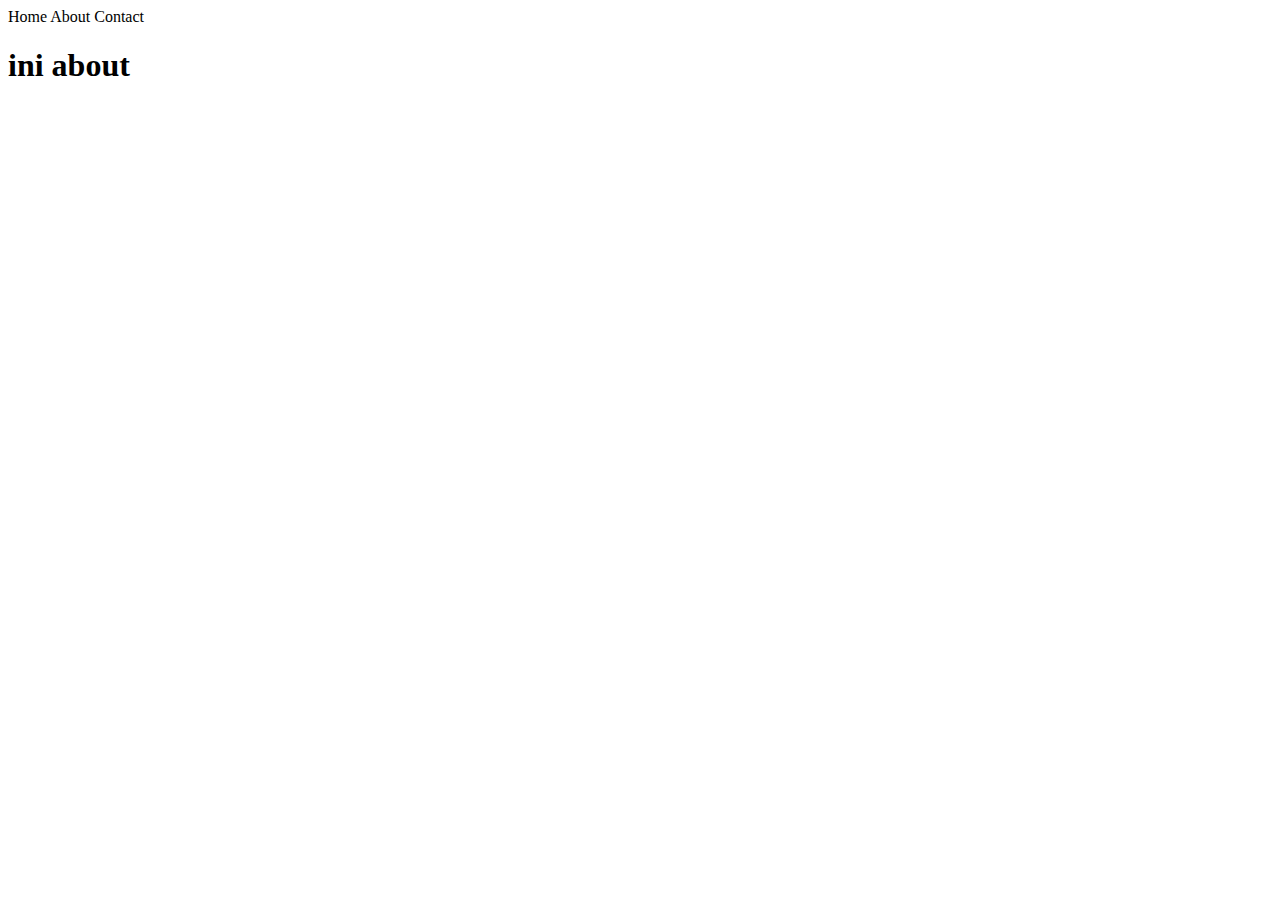
==== index.html @ 6542d465 "Add files via upload" ====
<!doctype html>
<html>
  <head>
    <meta name="viewport" content="width=device-width" />
    <link rel="stylesheet" type="text/css" href="css/global.css" />
  </head>
  <body>
    <nav>
      <main>
        <a class="menu">Home</a>
        <a class="menu">About</a>
        <a class="menu">Contact</a>
        <div class="selalukananatas"></div>
      </main>
    </nav>
    <section>
      <main>
        <h1>ini about</h1>
      </main>
    </section>
  </body>
</html>
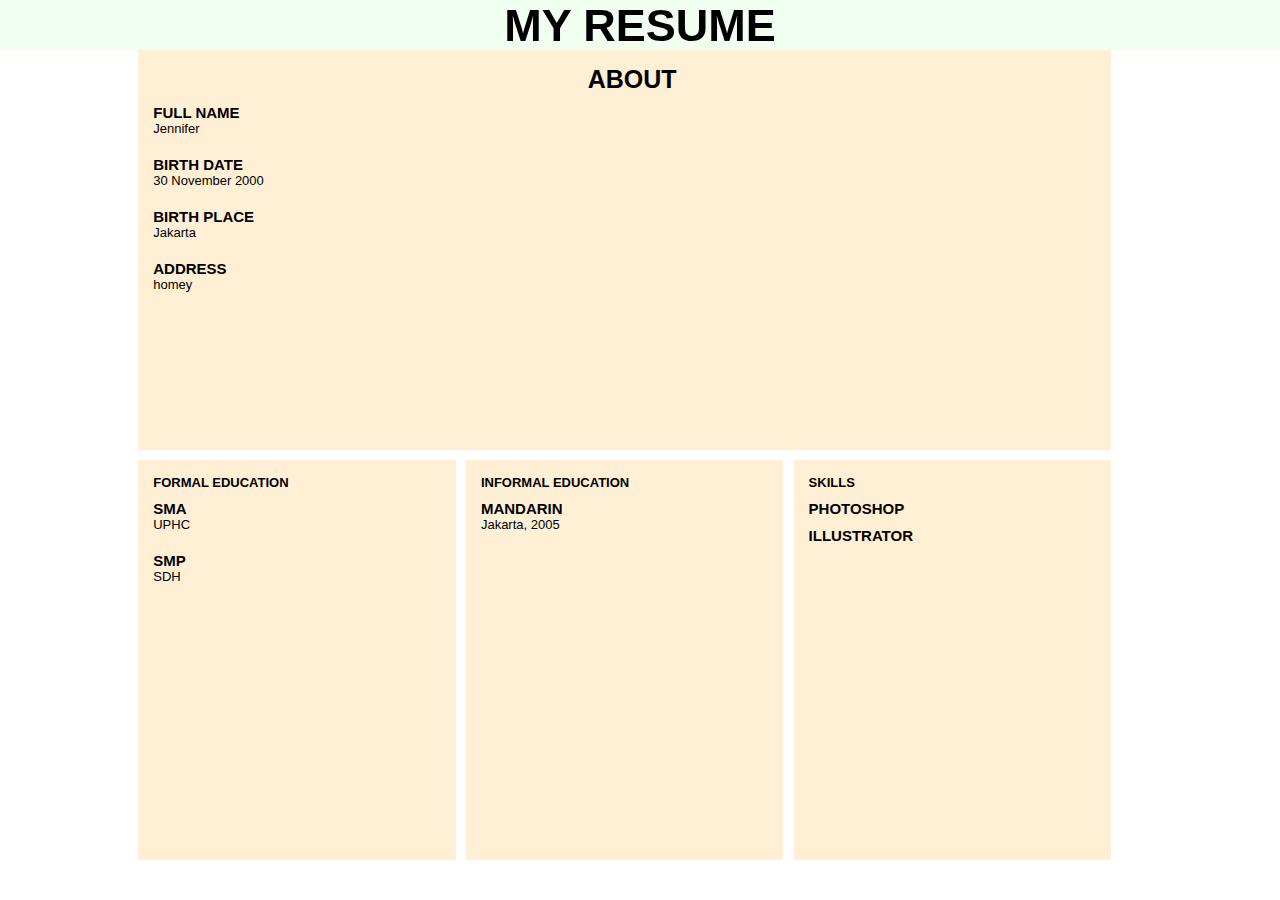
==== commit 1bf32b05: "Add files via upload" ====
--- a/index.html
+++ b/index.html
@@ -1,22 +1,49 @@
 <!doctype html>
 <html>
   <head>
+    <title>Hello</title>
     <meta name="viewport" content="width=device-width" />
     <link rel="stylesheet" type="text/css" href="css/global.css" />
+    <link rel="stylesheet" type="text/css" href="css/typography.css" />
   </head>
   <body>
     <nav>
-      <main>
-        <a class="menu">Home</a>
-        <a class="menu">About</a>
-        <a class="menu">Contact</a>
-        <div class="selalukananatas"></div>
-      </main>
+      <div class="main_container">
+        <h1>My Resume</h1>
+        </div>
     </nav>
-    <section>
-      <main>
-        <h1>ini about</h1>
-      </main>
-    </section>
+    <main>
+      <div class="card wide">
+      <h2>About</h2>
+      <h3>Full Name</h3>
+      <p>Jennifer</p>
+      <h3>Birth Date</h3>
+      <p>30 November 2000</p>
+      <h3>Birth Place</h3>
+      <p>Jakarta</p>
+      <h3>Address</h3>
+      <p>homey</p>
+      </div>
+      
+      <div class="card">
+        <h2>Formal Education</h2>
+        <h3>SMA</h3>
+        <p>UPHC</p>
+        <h3>SMP</h3>
+        <p>SDH</p>
+      </div>
+      
+      <div class="card">
+        <h2>Informal Education</h2>
+        <h3>Mandarin</h3>
+        <p>Jakarta, 2005</p>
+      </div>
+      
+      <div class="card">
+        <h2>Skills</h2>
+        <h3>Photoshop</h3>
+        <h3>Illustrator</h3>
+      </div>
+    </main>
   </body>
 </html>--- a/css/global.css
+++ b/css/global.css
@@ -0,0 +1,58 @@
+* {
+  margin: 0;
+  padding: 0;
+}
+
+nav {
+  position: fixed;
+  top: 0;
+  left: 0;
+  width: 100vw;
+  height: 50px;
+  background-color: honeydew;
+  z-index: 10;
+  margin-left: auto;
+  margin-right: auto;
+}
+
+main {
+  width: 1024px;
+  padding-top: 50px;
+  margin-left: auto;
+  margin-right: auto;
+}
+
+.main_container {
+  width: 100%;
+  margin-left: auto;
+  margin-right: auto;
+}
+
+.card {
+  width: 31%;
+  height: 400px;
+  margin-left: 1%;
+  margin-bottom: 10px;
+  float: left;
+  background-color: papayawhip;
+}
+
+.card.wide {
+  width: 95%;
+}
+
+
+@media (max-width: 1024px) {
+  main {
+    width: 100vw;
+  }
+  
+  .card {
+    width: 97vw;
+  }
+  
+  .card.wide {
+    width:100vw;
+    height:100vw;
+  }
+}
--- a/css/typography.css
+++ b/css/typography.css
@@ -0,0 +1,34 @@
+h1 {
+  font-family: 'Segoe UI', Sans-serif;
+  font-size: 45px;
+  text-transform: uppercase;
+  text-align: center;
+}
+
+h2 {
+  font-family: 'Calibri', Sans-serif;
+  font-size: 13px;
+  text-transform: uppercase;
+  padding-left:15px;
+  padding-top:15px;
+}
+
+h3 {
+  font-family: 'Calibri', Sans-serif;
+  text-transform: uppercase;
+  font-size: 15px;
+  padding-left:15px;
+  padding-top:10px;
+}
+
+p {
+  font-family: sans-serif;
+  font-size: 13px;
+  padding-bottom: 10px;
+  padding-left:15px;
+}
+
+.card.wide h2 {
+  text-align: center;
+  font-size: 25px;
+}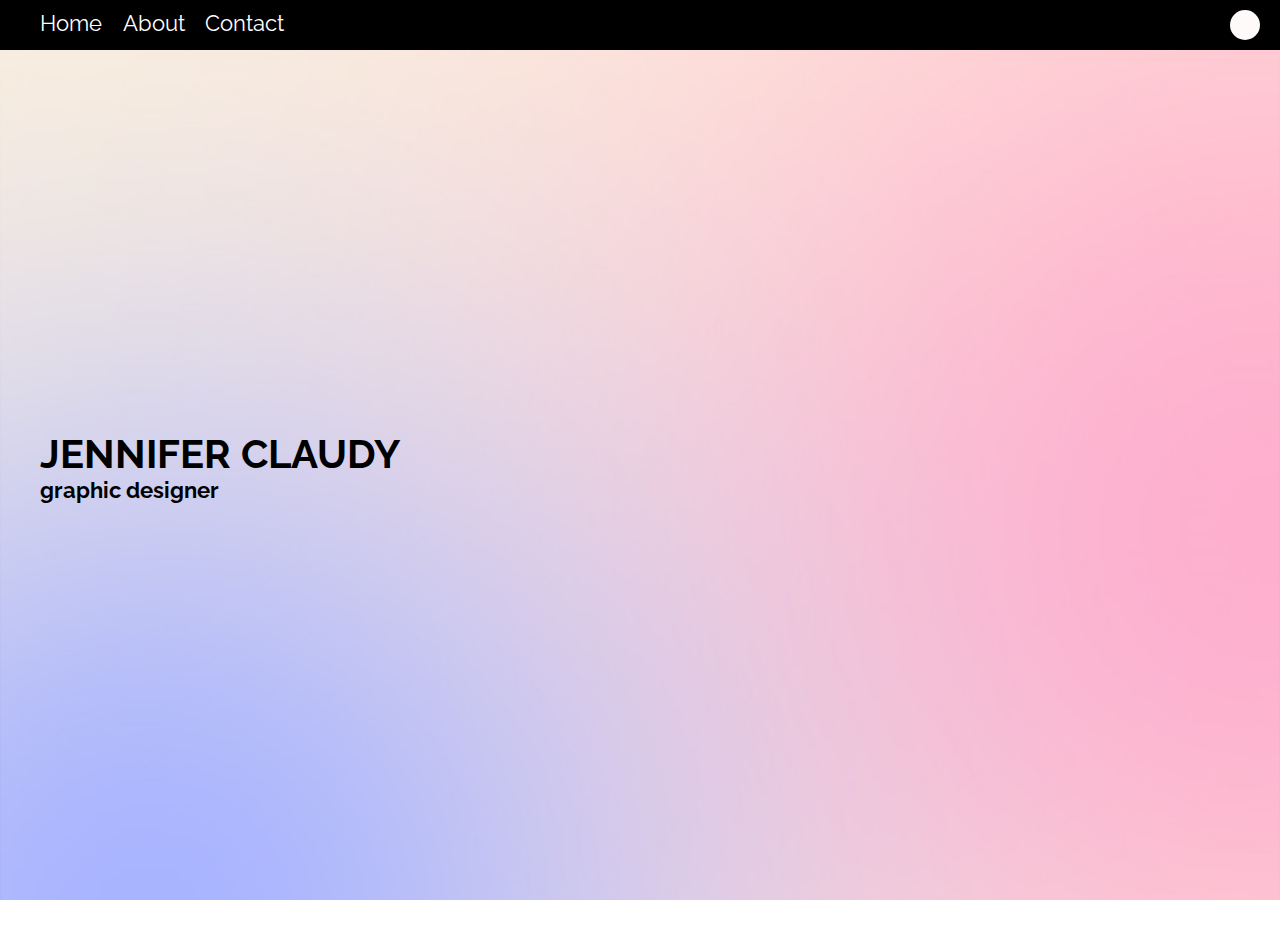
==== commit a3b0d95b: "Add files via upload" ====
--- a/index.html
+++ b/index.html
@@ -1,49 +1,27 @@
 <!doctype html>
 <html>
   <head>
-    <title>Hello</title>
     <meta name="viewport" content="width=device-width" />
     <link rel="stylesheet" type="text/css" href="css/global.css" />
-    <link rel="stylesheet" type="text/css" href="css/typography.css" />
   </head>
   <body>
     <nav>
-      <div class="main_container">
-        <h1>My Resume</h1>
-        </div>
+      <main>
+        <a href="index.html" class="menu">Home</a>
+        <a href="about.html" class="menu">About</a>
+        <a href="contact.html" class="menu">Contact</a>
+        <div class="selalukananatas"></div>
+      </main>
     </nav>
-    <main>
-      <div class="card wide">
-      <h2>About</h2>
-      <h3>Full Name</h3>
-      <p>Jennifer</p>
-      <h3>Birth Date</h3>
-      <p>30 November 2000</p>
-      <h3>Birth Place</h3>
-      <p>Jakarta</p>
-      <h3>Address</h3>
-      <p>homey</p>
-      </div>
-      
-      <div class="card">
-        <h2>Formal Education</h2>
-        <h3>SMA</h3>
-        <p>UPHC</p>
-        <h3>SMP</h3>
-        <p>SDH</p>
-      </div>
-      
-      <div class="card">
-        <h2>Informal Education</h2>
-        <h3>Mandarin</h3>
-        <p>Jakarta, 2005</p>
-      </div>
-      
-      <div class="card">
-        <h2>Skills</h2>
-        <h3>Photoshop</h3>
-        <h3>Illustrator</h3>
-      </div>
-    </main>
+    <section class="full">
+      <main>
+        <section class="me">
+        <section class="me2">
+          <h1>JENNIFER CLAUDY</h1>
+          <h4>graphic designer</h4>
+        </section>
+        </section>
+      </main>
+    </section>
   </body>
 </html>--- a/css/global.css
+++ b/css/global.css
@@ -1,6 +1,9 @@
+@import url('https://fonts.googleapis.com/css?family=Raleway:400,700&display=swap');
+
 * {
   margin: 0;
   padding: 0;
+  font-size: 22px;
 }
 
 nav {
@@ -9,50 +12,138 @@
   left: 0;
   width: 100vw;
   height: 50px;
-  background-color: honeydew;
+  background-color: black;
   z-index: 10;
-  margin-left: auto;
-  margin-right: auto;
 }
 
 main {
-  width: 1024px;
+  width: 1200px;
   padding-top: 50px;
   margin-left: auto;
   margin-right: auto;
 }
 
-.main_container {
-  width: 100%;
-  margin-left: auto;
-  margin-right: auto;
+nav main {
+  padding-top: 10px;
 }
 
-.card {
-  width: 31%;
-  height: 400px;
-  margin-left: 1%;
-  margin-bottom: 10px;
-  float: left;
-  background-color: papayawhip;
+nav main a {
+  text-decoration: none;
+  color: white;
+  font-family: 'Raleway', sans-serif;
+  padding-top: 10px;
+  padding-right: 15px;
 }
 
-.card.wide {
-  width: 95%;
+nav main a:hover {
+  text-decoration: underline;
+  color: pink;
 }
 
+nav .selalukananatas {
+  width: 30px;
+  height: 30px;
+  position: absolute;
+  top: 10px;
+  right: 20px;
+  background-color: snow;
+  border-radius: 15px;
+}
+
+section {
+  width: 100%;
+  height: 100vh;
+  position: relative;
+}
+
+section.full {
+  background-image: url('../image/bg.jpg');
+  background-size: cover;
+  background-position: center center;
+  background-repeat: no-repeat;
+}
+
+section.me {
+  background-image: url('../image/D65EE446-CF05-49E0-9BF7-1D8EEB2F4014.jpg');
+  background-size: 350px;
+  background-position: center right;
+  background-repeat: no-repeat;
+}
+
+section.me2 {
+  background-image: url('../image/19634034-224D-4149-93D4-EE8FC57E7455.jpg');
+  background-size: 350px;
+  background-position: center;
+  background-repeat: no-repeat;
+}
+
+section .left {
+  position: relative;
+  width: 40%;
+  height: 100%;
+  float: left;
+}
+
+section .right {
+  position: relative;
+  width: 60%;
+  height: 100%;
+  float: left;
+}
+
+section .melayang {
+  position: absolute;
+  top: 200px;
+  left: 100px;
+  width: 40%;
+  height: 200px;
+  /*background-color: pink;*/
+}
+/**/
+
+h1 {
+  font-size: 40px;
+  font-family: 'Raleway', sans-serif;
+  padding-top:380px;
+}
+
+h2 {
+  font-size: 40px;
+  font-family: 'Raleway', sans-serif;
+  padding-top:100px;
+}
+
+h4 {
+  font-family: 'Raleway', sans-serif;
+}
+
+h6 {
+  font-family: 'Raleway', sans-serif;
+  padding-top:45px;
+  font-size: 18px;
+}
+
+p {
+  font-family: 'Raleway', sans-serif;
+}
+
+.end {
+  padding-top: 20px;
+}
 
 @media (max-width: 1024px) {
   main {
     width: 100vw;
   }
   
-  .card {
-    width: 97vw;
+  section .left, section .right {
+    width: 100%;
+    height: 50vh;
   }
   
-  .card.wide {
-    width:100vw;
-    height:100vw;
+  section .melayang {
+    top: 80%;
+    left: 10%;
+    width: 90%;
   }
-}
+}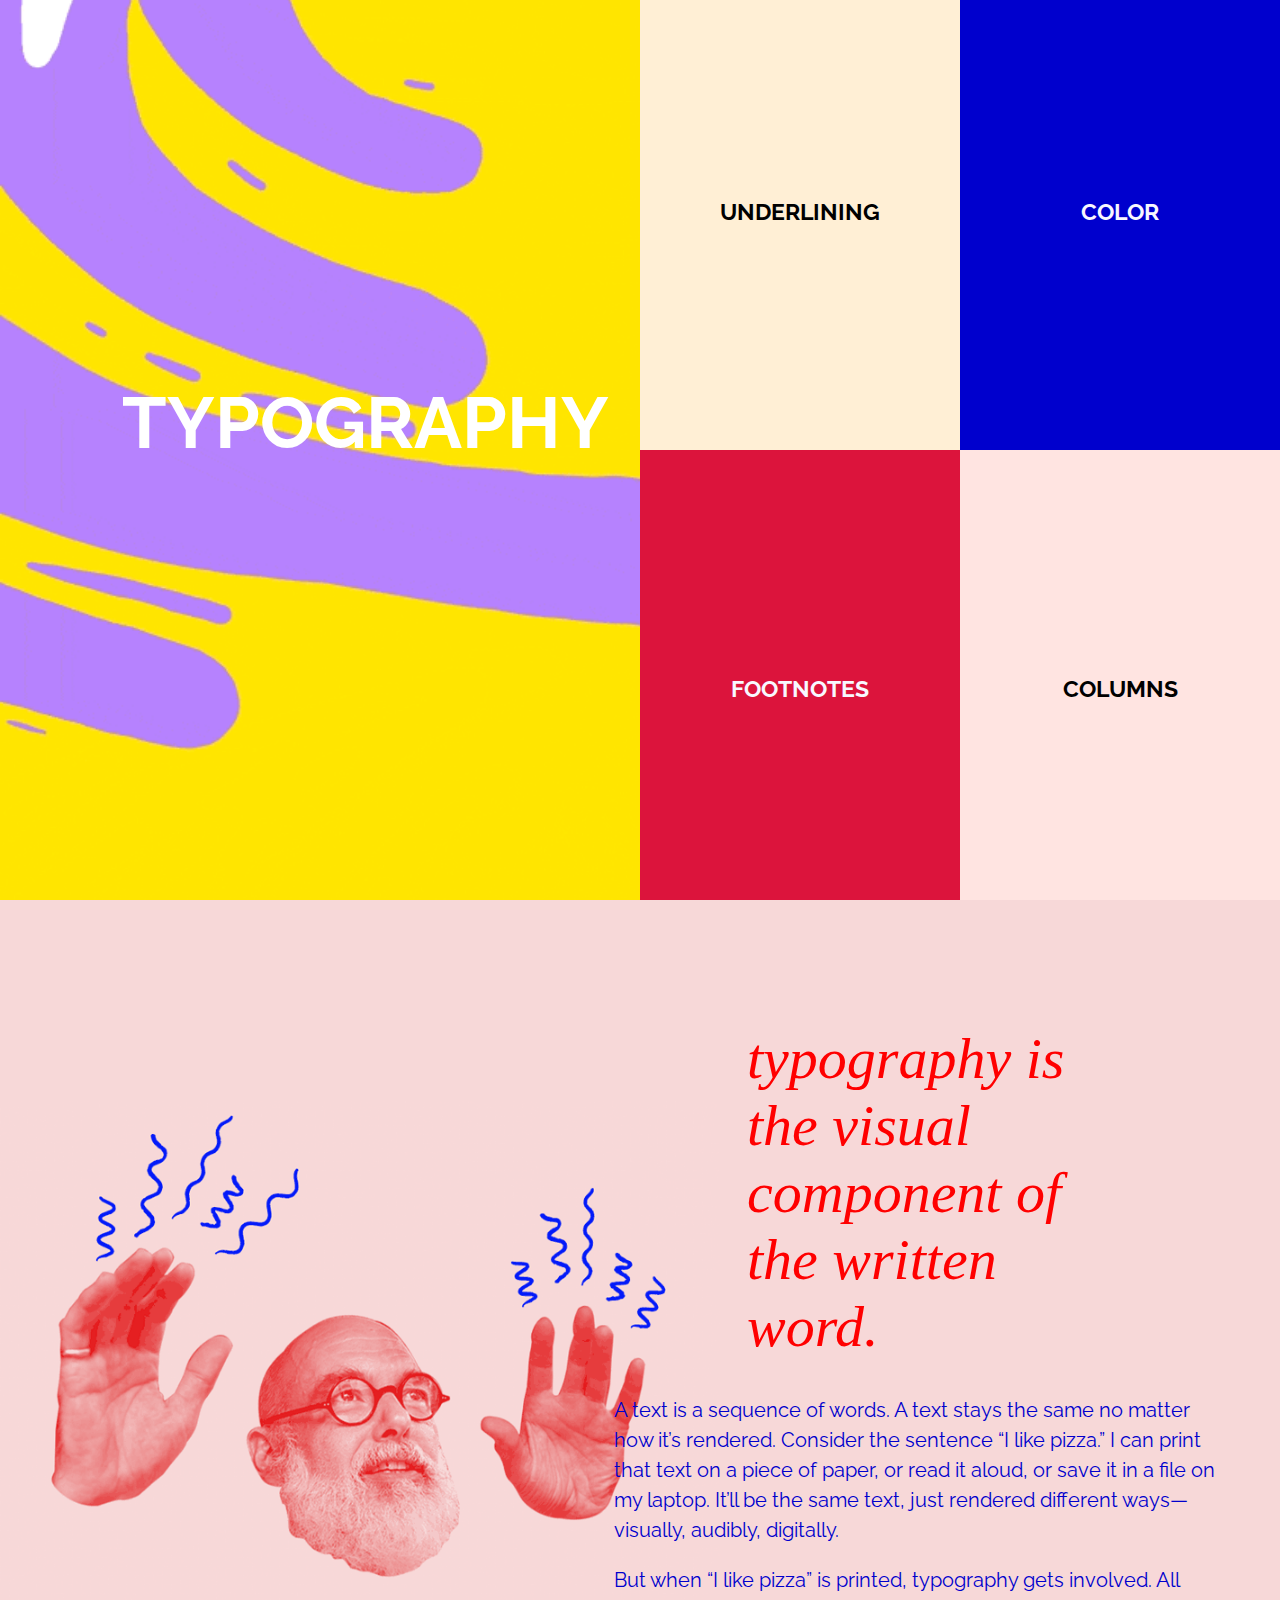
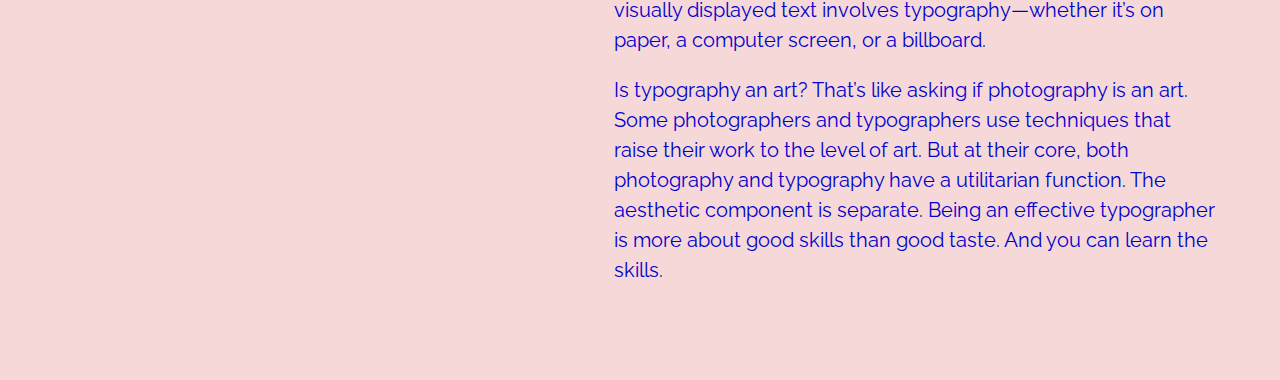
==== commit 1e15abcf: "Add files via upload" ====
--- a/index.html
+++ b/index.html
@@ -3,25 +3,52 @@
   <head>
     <meta name="viewport" content="width=device-width" />
     <link rel="stylesheet" type="text/css" href="css/global.css" />
+    <title>typography</title>
   </head>
   <body>
-    <nav>
-      <main>
-        <a href="index.html" class="menu">Home</a>
-        <a href="about.html" class="menu">About</a>
-        <a href="contact.html" class="menu">Contact</a>
-        <div class="selalukananatas"></div>
-      </main>
-    </nav>
-    <section class="full">
-      <main>
-        <section class="me">
-        <section class="me2">
-          <h1>JENNIFER CLAUDY</h1>
-          <h4>graphic designer</h4>
+    <main>
+    <title>Latihan 2</title>
+    <div class="container">
+      <div class="A">
+        <section class="typography">
+        <a href="index.html"><h1>TYPOGRAPHY</h1></a>
         </section>
-        </section>
-      </main>
+      </div>
+      <div class="B">
+        <a href="underlining.html"><h2>UNDERLINING</h2></a>
+      </div>
+      <div class="C">
+        <a href="color.html"><h3>COLOR</h3></a>
+      </div>
+      <div class="D">
+        <a href="footnotes.html"><h4>FOOTNOTES</h4></a>
+      </div>
+      <div class="E">
+        <a href="columns.html"><h5>COLUMNS</h5></a>
+      </div>
+    </div>
+    <div class="container2">
+      <section class="full">
+        <p class="head">typography is the visual component of the written word.</p>
+        <p class="end">
+        A text is a sequence of words. A text stays the same no matter how it’s rendered.
+        Consider the sentence “I like pizza.” I can print that text on a piece of paper, or
+        read it aloud, or save it in a file on my laptop. It’ll be the same text, just rendered
+        different ways—visually, audibly, digitally.
+        </p>
+        <p class="end">
+        But when “I like pizza” is printed, typography gets involved. All visually displayed
+        text involves typography—whether it’s on paper, a computer screen, or a billboard.
+        </p>
+        <p class="end">
+        Is typography an art? That’s like asking if photography is an art. Some photographers
+        and typographers use techniques that raise their work to the level of art. But at
+        their core, both photography and typography have a utilitarian function. The
+        aesthetic component is separate. Being an effective typographer is more about good
+        skills than good taste. And you can learn the skills.
+        </p>
     </section>
+    </div>
+    </main>
   </body>
 </html>--- a/css/global.css
+++ b/css/global.css
@@ -4,6 +4,120 @@
   margin: 0;
   padding: 0;
   font-size: 22px;
+}
+
+.container {
+width: 100vw;
+height: 100vh;
+background-color: transparent;
+}
+
+.container2 {
+width: 100vw;
+height: 120vh;
+background-color: #f7d8d8;
+}
+
+section.typography {
+  background-image: url('../image/1*viXtynJf1y-sLh8QNA6dSQ.gif');
+  background-size: 135vh;
+  background-position: center left;
+  background-repeat: no-repeat;
+}
+
+.A {
+width: 50vw;
+height: 100vh;
+background-color: lightcoral;
+float: left;
+}
+
+.B {
+width: 25vw;
+height: 50vh;
+background-color: papayawhip;
+display: block;
+float: left;
+}
+
+.C {
+width: 25vw;
+height: 50vh;
+background-color: mediumblue;
+display: block;
+float: left;
+}
+
+.D {
+width: 25vw;
+height: 50vh;
+background-color: crimson;
+display: block;
+float: left;
+}
+
+.E {
+width: 25vw;
+height: 50vh;
+background-color: mistyrose;
+display: block;
+float: left;
+}
+
+.F {
+width: 100vw;
+height: 100vh;
+background-color: mistyrose;
+display: block;
+float: left;
+}
+
+.G {
+width: 100vw;
+height: 100vh;
+background-color: #f9dde9;
+display: block;
+float: left;
+}
+
+.G3 {
+width: 100vw;
+height: 115vh;
+background-color: snow;
+display: block;
+float: left;
+}
+
+.G5 {
+width: 100vw;
+height: 140vh;
+background-color: snow;
+display: block;
+float: left;
+}
+
+.G8 {
+width: 100vw;
+height: 125vh;
+background-color: #f9dde9;
+display: block;
+float: left;
+}
+
+.G9 {
+width: 100vw;
+height: 170vh;
+background-color: #f9dde9;
+display: block;
+float: left;
+}
+
+.H {
+width: 100vw;
+height: 100vh;
+background-color: black;
+display: block;
+float: left;
 }
 
 nav {
@@ -12,42 +126,38 @@
   left: 0;
   width: 100vw;
   height: 50px;
-  background-color: black;
+  background-color: mediumblue;
   z-index: 10;
 }
 
-main {
-  width: 1200px;
-  padding-top: 50px;
-  margin-left: auto;
-  margin-right: auto;
-}
-
-nav main {
-  padding-top: 10px;
-}
-
-nav main a {
+main a {
   text-decoration: none;
+  color: black;
+  font-family: 'Raleway', sans-serif;
+}
+
+main a:hover {
   color: white;
-  font-family: 'Raleway', sans-serif;
-  padding-top: 10px;
-  padding-right: 15px;
-}
-
-nav main a:hover {
-  text-decoration: underline;
-  color: pink;
-}
-
-nav .selalukananatas {
-  width: 30px;
-  height: 30px;
-  position: absolute;
-  top: 10px;
-  right: 20px;
-  background-color: snow;
-  border-radius: 15px;
+}
+
+h2:hover {
+  color: mediumblue;
+}
+
+h3:hover {
+  color: red;
+}
+
+h4:hover {
+  color: mediumblue;
+}
+
+h5:hover {
+  color: red;
+}
+
+h6:hover {
+  color: mediumblue;
 }
 
 section {
@@ -57,79 +167,380 @@
 }
 
 section.full {
-  background-image: url('../image/bg.jpg');
-  background-size: cover;
-  background-position: center center;
-  background-repeat: no-repeat;
-}
-
-section.me {
-  background-image: url('../image/D65EE446-CF05-49E0-9BF7-1D8EEB2F4014.jpg');
-  background-size: 350px;
-  background-position: center right;
-  background-repeat: no-repeat;
-}
-
-section.me2 {
-  background-image: url('../image/19634034-224D-4149-93D4-EE8FC57E7455.jpg');
-  background-size: 350px;
-  background-position: center;
-  background-repeat: no-repeat;
-}
-
-section .left {
-  position: relative;
-  width: 40%;
-  height: 100%;
+  background-image: url('../image/673342de5ad77c071270a2243cae2c46.gif');
+  background-size: 80vh;
+  background-position: center left;
+  background-repeat: no-repeat;
+}
+
+section.line {
+  background-image: url('../image/2.png');
+  background-size: 155vh;
+  background-position: left bottom ;
+  background-repeat: no-repeat;
+}
+
+section.line2 {
+  background-image: url('../image/3860c9287296d8d13c913e7fabdc3c92.jpg');
+  background-size: 50vh;
+  background-position: 10% center;
+  background-repeat: no-repeat;
+  padding-left: 17 vw;
+  margin-top: 55px;
+}
+
+section.color {
+  background-image: url('../image/AD0320_KKW_9.jpg');
+  background-size: 100vh;
+  background-position:center right;
+  background-repeat: no-repeat;
+}
+
+section.color1 {
+  background-image: url('../image/b41d49153321afe5febe2ac3f74b504a.jpg');
+  background-size: 20vw;
+  background-position:10% center;
+  background-repeat: no-repeat;
+}
+
+section.color2 {
+  background-image: url('../image/murallaroja-02.png');
+  background-size: 20vw;
+  background-position:10% center;
+  background-repeat: no-repeat;
+}
+
+section.footnote {
+  background-image: url('../image/favorites-0100.jpg');
+  background-size: 150vh;
+  background-position:bottom left;
+  background-repeat: no-repeat;
+}
+
+section.footnote2 {
+  background-image: url('../image/54511390_2267532453485521_468019733790632082_n.jpg');
+  background-size: 45vh;
+  background-position:10% center;
+  background-repeat: no-repeat;
+  margin-left: 10 vw;
+}
+
+section.column {
+  background-image: url('../image/ddac9e6f5d2cc44b6f1dc7c68ad42e85.jpg');
+  background-size: 100vh;
+  background-position: bottom right;
+  background-repeat: no-repeat;
+}
+
+section.column2 {
+  background-image: url('../image/4c98f016156deb1cf4619bcadf6bf8a8-2.jpg');
+  background-size: 50vh;
+  background-position:10% center;
+  background-repeat: no-repeat;
+}
+
+nav {
+  position: fixed;
+  top: 0;
+  left: 0;
+  width: 100vw;
+  height: 50px;
+  background-color: lightcoral;
+  z-index: 10;
+}
+
+nav main {
+  padding-top: 10px;
+  padding-left: 20px;
+}
+
+nav main a {
+  text-decoration: none;
+  font-size: 18px;
+  color: white;
+  font-family: 'Raleway', sans-serif;
+  padding-top: 10px !important;
+  padding-right: 15px;
+}
+
+nav main a:hover {
+  text-decoration: bold;
+  color: mediumblue;
+}
+
+
+/**/
+
+h1 {
+  font-size: 72px;
+  font-family: 'Raleway', sans-serif;
+  padding-top: 380px;
+  padding-left: 9.5vw;
+}
+
+h2 {
+  font-size:23px;
+  font-family: 'Raleway', sans-serif;
+  padding-top: 22vh;
+  text-align: center;
+}
+
+h3 {
+  font-size:23px;
+  font-family: 'Raleway', sans-serif;
+  padding-top: 22vh;
+  text-align: center;
+  color:ghostwhite;
+}
+
+h4 {
+  font-size:23px;
+  font-family: 'Raleway', sans-serif;
+  padding-top: 25vh;
+  text-align: center;
+  color:ghostwhite;
+}
+
+h5 {
+  font-size:23px;
+  font-family: 'Raleway', sans-serif;
+  padding-top: 25vh;
+  text-align: center;
+}
+
+h6 {
+  font-size:20px;
+  font-family: 'Raleway', sans-serif;
+  color:black;
+  font-family: 'Raleway', sans-serif;
+  padding-top: 3px;
+  padding-right: 15px;
   float: left;
 }
 
-section .right {
-  position: relative;
-  width: 60%;
-  height: 100%;
-  float: left;
-}
-
-section .melayang {
-  position: absolute;
-  top: 200px;
-  left: 100px;
-  width: 40%;
-  height: 200px;
-  /*background-color: pink;*/
-}
-/**/
-
-h1 {
-  font-size: 40px;
-  font-family: 'Raleway', sans-serif;
-  padding-top:380px;
-}
-
-h2 {
-  font-size: 40px;
-  font-family: 'Raleway', sans-serif;
-  padding-top:100px;
-}
-
-h4 {
-  font-family: 'Raleway', sans-serif;
-}
-
-h6 {
-  font-family: 'Raleway', sans-serif;
-  padding-top:45px;
+p {
+  font-size:20px;
+  padding-left: 102vh;
+  padding-top: 125px;
+  color:mediumblue;
+}
+
+p2 {
+  font-size:20px;
+  padding-left: vh;
+  color:mediumblue;
+}
+
+.sub {
+  font-family: 'Raleway', sans-serif;
+  font-size:20px;
+  font-weight: bold;
+  padding-left: 115vh;
+  padding-right: 10vh;
+  padding-top: 1vh;
+  color:mediumblue;
+}
+
+.sub1 {
+  font-family: 'Raleway', sans-serif;
+  font-size:20px;
+  font-weight: bold;
+  padding-left: 63vh;
+  padding-top: 1vh;
+  color:mediumblue;
+}
+
+.sub2 {
+  font-family: 'Raleway', sans-serif;
+  font-size:20px;
+  font-weight: bold;
+  padding-left: 70vh;
+  padding-right: 10vh;
+  padding-top: 5vh;
+  color:mediumblue;
+}
+
+.sub3 {
+  font-family: 'Raleway', sans-serif;
+  font-size:20px;
+  font-weight: bold;
+  padding-left: 133vh;
+  padding-right: 10vh;
+  padding-top: 1vh;
+  color:mediumblue;
+}
+
+.sub4 {
+  font-family: 'Raleway', sans-serif;
+  font-size:20px;
+  font-weight: bold;
+  padding-left: 37.5vw;
+  padding-top: 1vh;
+  color:mediumblue;
+}
+
+.head {
+  font-size:58px;
+  font-family: 'abril fatface';
+  font-style: italic;
+  padding-left: 83vh;
+  padding-right: 20vh;
+  text-align: center justify;
+  color:red;
+  padding-bottom: 15px;
+}
+
+.title {
+  font-size:58px;
+  font-family: 'abril fatface';
+  font-style: italic;
+  font-weight: bold;
+  padding-left: 60vh;
+  padding-right: 0vh;
+  padding-top: 50vh;
+  text-align: center;
+  color:red;
+}
+
+.title2 {
+  font-size:58px;
+  font-family: 'abril fatface';
+  font-style: italic;
+  font-weight: bold;
+  padding-left: 65vh;
+  padding-right: 0vh;
+  padding-top: 5px;
+  text-align: center;
+  color:red;
+  padding-bottom: 15px;
+}
+
+.title1 {
+  font-size:58px;
+  font-family: 'abril fatface';
+  font-style: italic;
+  font-weight: bold;
+  padding-left: 0vh;
+  padding-right: 60vh;
+  padding-top: 50vh;
+  text-align: center;
+  color:red;
+}
+
+.title3 {
+  font-size:58px;
+  font-family: 'abril fatface';
+  font-style: italic;
+  font-weight: bold;
+  padding-left: 115.5vh;
+  padding-top: 50vh;
+  text-align: center;
+  color:red;
+}
+
+.end {
+  font-family: 'Raleway', sans-serif;
+  padding-top: 20px;
+  line-height: 30px;
+  padding-left: 48vw;
+  margin-right: 5vw;
+}
+
+.end2 {
+  font-family: 'Raleway', sans-serif;
+  text-align:center center;
+  line-height: 30px;
+  padding-left: 40vw;
+  margin-right: 20vw;
+  padding-top:18.5vh;
+}
+
+.end3 {
+  font-family: 'Raleway', sans-serif;
+  text-align:center center;
+  line-height: 30px;
+  padding-right: 30vw;
+  padding-top:170px;
+}
+
+.end4 {
+  font-family: 'Raleway', sans-serif;
+  text-align:center center;
+  line-height: 30px;
+  padding-left: 40vw;
+  margin-right: 20vw;
+  font-size:16px;
+  color:midnightblue;
+  padding-top: 5vh;
+}
+
+.indent {
+  font-family: 'Raleway', sans-serif;
+  text-align:center center;
+  text-decoration: underline;
+  line-height: 30px;
+  padding-left: 45vw;
+  margin-right: 20vw;
+  padding-top:35px;
+  color:red;
+}
+
+.indent2 {
+  font-family: 'Raleway', sans-serif;
+  text-align:center center;
+  line-height: 30px;
+  padding-left: 45vw;
+  margin-right: 20vw;
+  padding-top:80px;
+  color:red;
+  padding-bottom: 3vh;
+}
+
+.btw {
+  font-family: 'Raleway', sans-serif;
+  text-align:center center;
+  font-weight: bold;
   font-size: 18px;
-}
-
-p {
-  font-family: 'Raleway', sans-serif;
-}
-
-.end {
-  padding-top: 20px;
-}
+  text-decoration:underline;
+  padding-top: 50vh;
+  padding-left:40vw;
+}
+
+.btw2 {
+  font-family: 'Raleway', sans-serif;
+  font-weight: bold;
+  font-size: 18px;
+  text-decoration:underline;
+  padding-top: 15vh;
+  padding-left:40vw;
+}
+
+.k {
+  padding-top:20px;
+}
+
+ol {
+  font-family: 'Raleway', sans-serif;
+  text-align:center center;
+  line-height: 30px;
+  color: mediumblue;
+}
+
+li {
+  font-size: 20px;
+  padding-top: 3vh;
+}
+
+.point {
+  padding-left: 40vw;
+  margin-right: 20vw;
+}
+
+.bullet{
+  padding-left: 40vw;
+  margin-right: 20vw;
+}
+
 
 @media (max-width: 1024px) {
   main {
